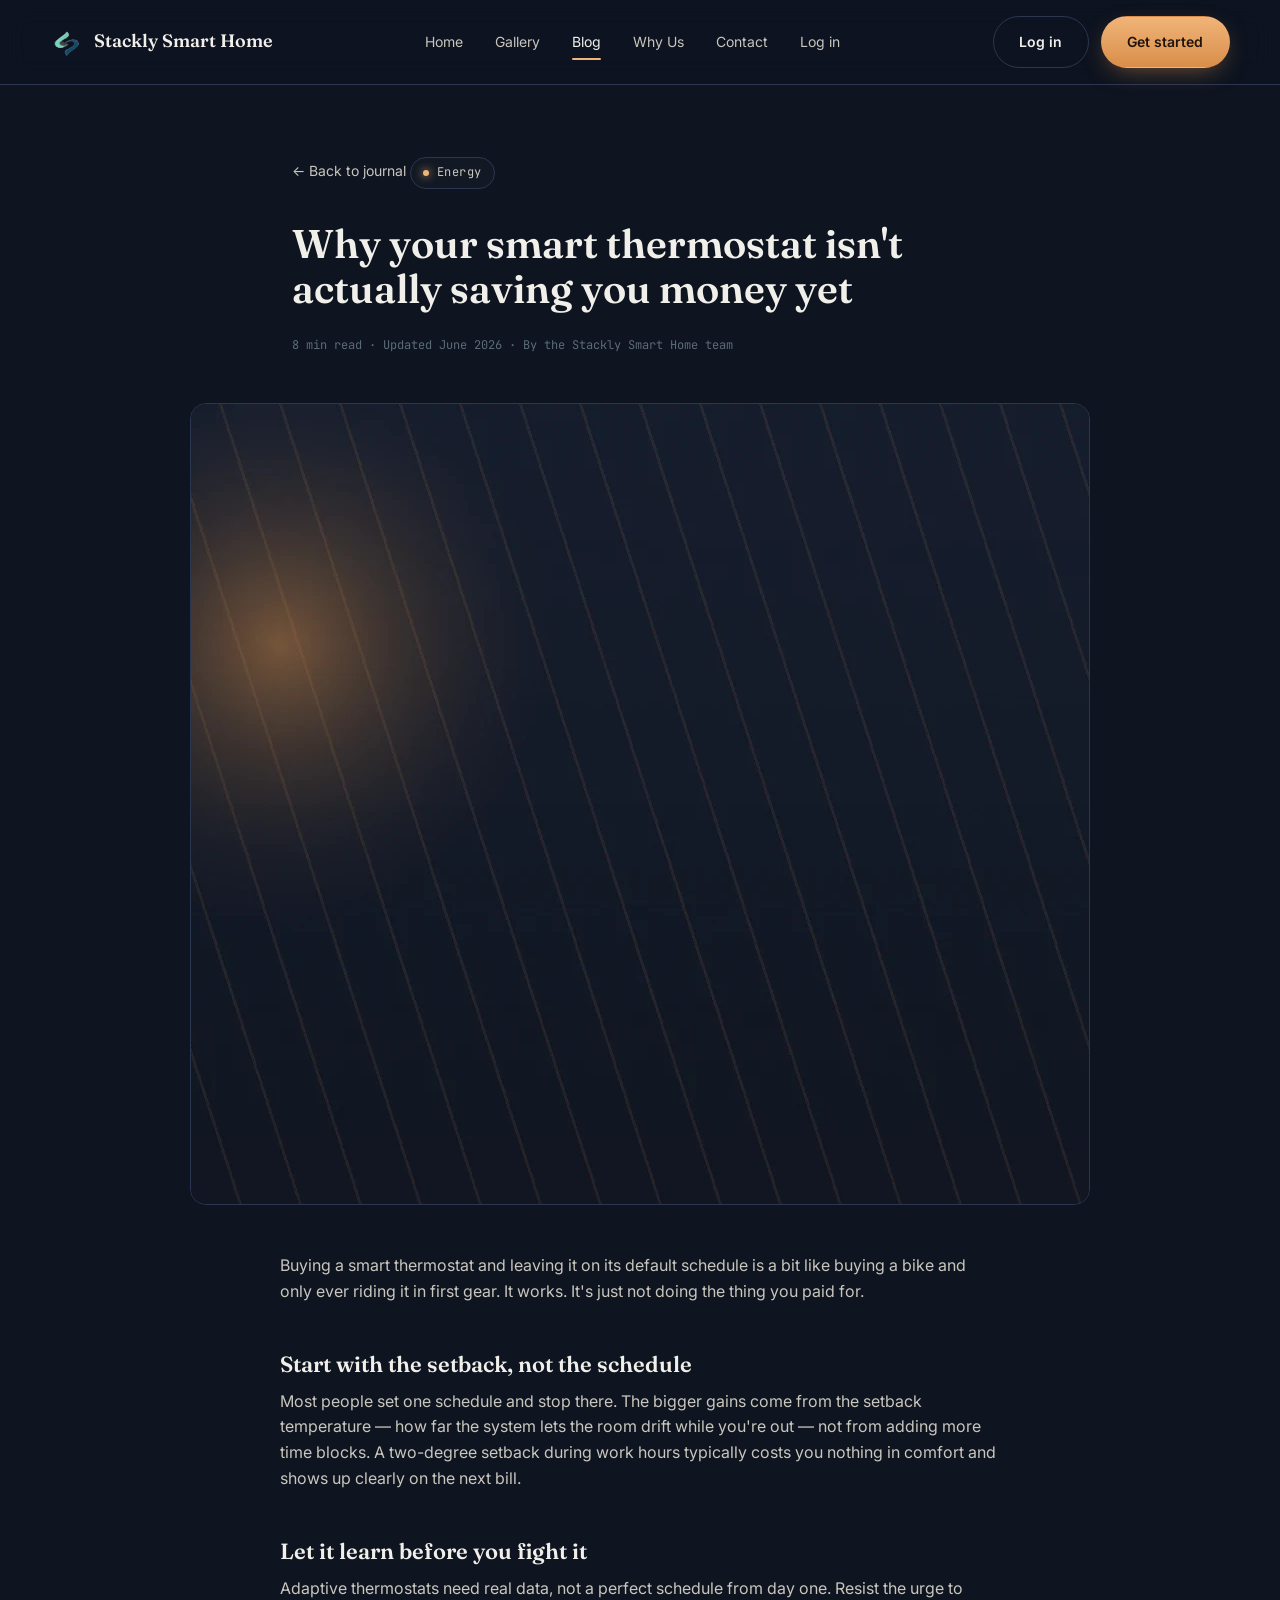
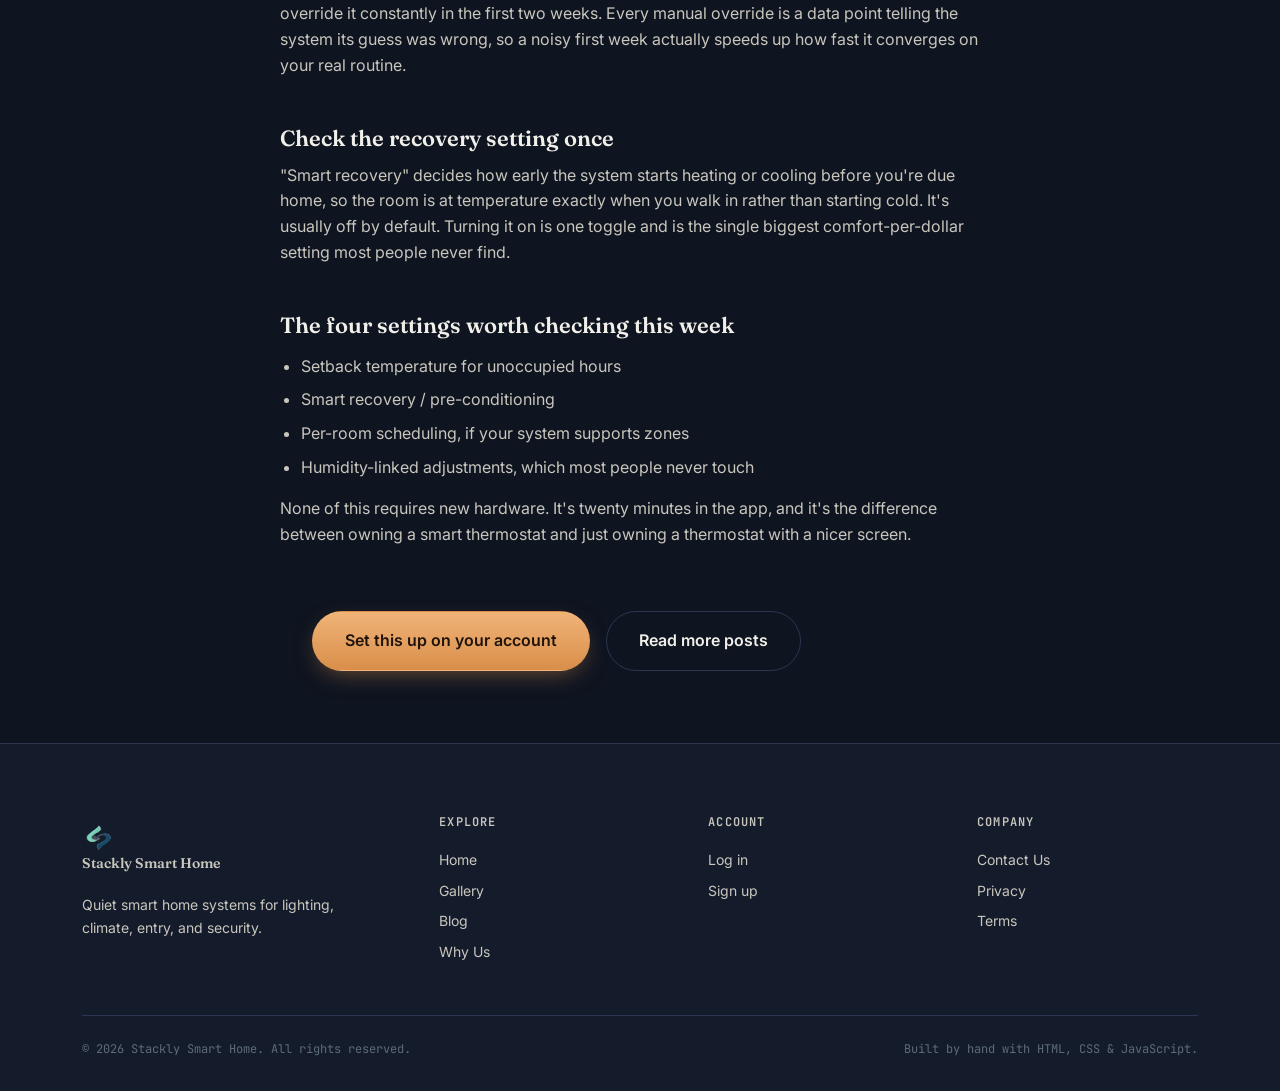
==== pages/blog-post.html @ 038148db "initial commit" ====
<!DOCTYPE html>
<html lang="en">
<head>
<meta charset="UTF-8">
<meta name="viewport" content="width=device-width, initial-scale=1.0">
<title>Why your smart thermostat isn't saving you money yet — Stackly Smart Home Journal</title>
<meta name="description" content="Most thermostat setups stop at 'off when away.' Here's what to adjust first for real savings.">
<link rel="icon" type="image/webp" href="../images/stackly-logo.webp">
<link rel="preconnect" href="https://fonts.googleapis.com">
<link rel="preconnect" href="https://fonts.gstatic.com" crossorigin>
<link href="https://fonts.googleapis.com/css2?family=Fraunces:opsz,wght@9..144,400;9..144,500;9..144,600;9..144,700&family=Inter:wght@400;500;600;700&family=JetBrains+Mono:wght@400;500&display=swap" rel="stylesheet">
<link rel="stylesheet" href="../css/variables.css">
<link rel="stylesheet" href="../css/base.css">
<link rel="stylesheet" href="../css/blog.css">
</head>
<body>

<header class="site-header">
  <nav class="nav container">
    <a href="../index.html" class="brand">
      <img src="../images/stackly-logo.webp" alt="Stackly Smart Home logo" width="32" height="32">
      Stackly Smart Home
    </a>
    <ul class="nav-links" id="nav-links">
      <li><a href="../index.html">Home</a></li>
      <li><a href="gallery.html">Gallery</a></li>
      <li><a href="blog.html" aria-current="page">Blog</a></li>
      <li><a href="why-us.html">Why Us</a></li>
      <li><a href="contact.html">Contact</a></li>
      <li><a href="login.html">Log in</a></li>
    </ul>
    <div class="nav-actions">
      <a href="login.html" class="btn btn-ghost">Log in</a>
      <a href="signup.html" class="btn btn-primary">Get started</a>
      <button class="nav-toggle" aria-label="Toggle menu" aria-expanded="false" id="nav-toggle">
        <svg width="20" height="20" viewBox="0 0 20 20" fill="none"><path d="M2 5h16M2 10h16M2 15h16" stroke="currentColor" stroke-width="1.6" stroke-linecap="round"/></svg>
      </button>
    </div>
  </nav>
</header>

<main>
  <article class="post-article">
    <div class="container post-article-head reveal">
      <a href="blog.html" class="back-link">&larr; Back to journal</a>
      <span class="pill amber"><span class="dot"></span>Energy</span>
      <h1>Why your smart thermostat isn't actually saving you money yet</h1>
      <span class="post-meta">8 min read · Updated June 2026 · By the Stackly Smart Home team</span>
    </div>

    <div class="post-article-img reveal">
      <img src="../images/blog-energy.webp" alt="Abstract illustration representing energy usage patterns" loading="lazy" width="1200" height="800">
    </div>

    <div class="container post-article-body reveal">
      <p>Buying a smart thermostat and leaving it on its default schedule is a bit like buying a bike and only ever riding it in first gear. It works. It's just not doing the thing you paid for.</p>

      <h2>Start with the setback, not the schedule</h2>
      <p>Most people set one schedule and stop there. The bigger gains come from the setback temperature — how far the system lets the room drift while you're out — not from adding more time blocks. A two-degree setback during work hours typically costs you nothing in comfort and shows up clearly on the next bill.</p>

      <h2>Let it learn before you fight it</h2>
      <p>Adaptive thermostats need real data, not a perfect schedule from day one. Resist the urge to override it constantly in the first two weeks. Every manual override is a data point telling the system its guess was wrong, so a noisy first week actually speeds up how fast it converges on your real routine.</p>

      <h2>Check the recovery setting once</h2>
      <p>"Smart recovery" decides how early the system starts heating or cooling before you're due home, so the room is at temperature exactly when you walk in rather than starting cold. It's usually off by default. Turning it on is one toggle and is the single biggest comfort-per-dollar setting most people never find.</p>

      <h2>The four settings worth checking this week</h2>
      <ul class="post-list">
        <li>Setback temperature for unoccupied hours</li>
        <li>Smart recovery / pre-conditioning</li>
        <li>Per-room scheduling, if your system supports zones</li>
        <li>Humidity-linked adjustments, which most people never touch</li>
      </ul>

      <p>None of this requires new hardware. It's twenty minutes in the app, and it's the difference between owning a smart thermostat and just owning a thermostat with a nicer screen.</p>
    </div>

    <div class="container post-cta reveal">
      <a href="signup.html" class="btn btn-primary btn-lg">Set this up on your account</a>
      <a href="blog.html" class="btn btn-ghost btn-lg">Read more posts</a>
    </div>
  </article>
</main>

<footer class="site-footer">
  <div class="container">
    <div class="footer-grid">
      <div>
        <a href="../index.html" class="brand"><img src="../images/stackly-logo.webp" alt="" width="28" height="28">Stackly Smart Home</a>
        <p style="margin-top:1rem;color:var(--ivory-dim);font-size:var(--fs-sm);max-width:260px;">
          Quiet smart home systems for lighting, climate, entry, and security.
        </p>
      </div>
      <div>
        <h4>Explore</h4>
        <a href="../index.html">Home</a>
        <a href="gallery.html">Gallery</a>
        <a href="blog.html">Blog</a>
        <a href="why-us.html">Why Us</a>
      </div>
      <div>
        <h4>Account</h4>
        <a href="login.html">Log in</a>
        <a href="signup.html">Sign up</a>
      </div>
      <div>
        <h4>Company</h4>
        <a href="contact.html">Contact Us</a>
        <a href="#">Privacy</a>
        <a href="#">Terms</a>
      </div>
    </div>
    <div class="footer-bottom">
      <span>&copy; <span data-year>2026</span> Stackly Smart Home. All rights reserved.</span>
      <span>Built by hand with HTML, CSS &amp; JavaScript.</span>
    </div>
  </div>
</footer>

<script src="../js/main.js"></script>
</body>
</html>
---- css/variables.css ----
/* ===========================================================
   DESIGN TOKENS — Stackly Smart Home Smart Home
   Palette: deep midnight navy + warm amber-copper glow + sage
   =========================================================== */
:root {
  /* color */
  --navy:        #0E1420;
  --navy-2:      #141C2C;
  --panel:       #1B2333;
  --panel-light: #232C40;
  --line:        #2C3650;
  --ivory:       #F1EFE9;
  --ivory-dim:   #C9C6BD;
  --amber:       #D98E4A;
  --amber-light: #F0B478;
  --amber-dark:  #A8651F;
  --sage:        #8FAE96;
  --sage-dark:   #5F7C66;
  --slate:       #5C6B7A;
  --danger:      #D97A6A;

  /* type */
  --font-display: "Fraunces", "Georgia", serif;
  --font-body: "Inter", -apple-system, BlinkMacSystemFont, sans-serif;
  --font-mono: "JetBrains Mono", "Consolas", monospace;

  /* scale */
  --fs-xs: 0.75rem;
  --fs-sm: 0.875rem;
  --fs-base: 1rem;
  --fs-md: 1.125rem;
  --fs-lg: 1.375rem;
  --fs-xl: 1.875rem;
  --fs-2xl: 2.5rem;
  --fs-3xl: 3.5rem;
  --fs-4xl: 4.75rem;

  /* spacing */
  --sp-1: 0.25rem;
  --sp-2: 0.5rem;
  --sp-3: 0.75rem;
  --sp-4: 1rem;
  --sp-5: 1.5rem;
  --sp-6: 2rem;
  --sp-7: 3rem;
  --sp-8: 4.5rem;
  --sp-9: 7rem;

  /* misc */
  --radius-sm: 8px;
  --radius-md: 16px;
  --radius-lg: 28px;
  --container: 1180px;
  --ease: cubic-bezier(0.22, 1, 0.36, 1);
  --shadow-glow: 0 0 60px rgba(217, 142, 74, 0.18);
}
---- css/base.css ----
/* ===========================================================
   BASE / RESET
   =========================================================== */
*, *::before, *::after { box-sizing: border-box; }
html { scroll-behavior: smooth; }

@media (prefers-reduced-motion: reduce) {
  html { scroll-behavior: auto; }
  *, *::before, *::after {
    animation-duration: 0.001ms !important;
    animation-iteration-count: 1 !important;
    transition-duration: 0.001ms !important;
    scroll-behavior: auto !important;
  }
}

body {
  margin: 0;
  background: var(--navy);
  color: var(--ivory);
  font-family: var(--font-body);
  font-size: var(--fs-base);
  line-height: 1.6;
  -webkit-font-smoothing: antialiased;
}

img { max-width: 100%; display: block; }
a { color: inherit; text-decoration: none; }
ul { margin: 0; padding: 0; list-style: none; }
button { font-family: inherit; cursor: pointer; }
h1, h2, h3, h4 { font-family: var(--font-display); margin: 0; line-height: 1.12; font-weight: 600; }
p { margin: 0; }

:focus-visible {
  outline: 2px solid var(--amber-light);
  outline-offset: 3px;
  border-radius: 4px;
}

.container {
  width: 100%;
  max-width: var(--container);
  margin: 0 auto;
  padding: 0 var(--sp-6);
}

.eyebrow {
  font-family: var(--font-mono);
  font-size: var(--fs-xs);
  letter-spacing: 0.14em;
  text-transform: uppercase;
  color: var(--amber-light);
  display: inline-flex;
  align-items: center;
  gap: var(--sp-2);
}
.eyebrow::before {
  content: "";
  width: 6px; height: 6px;
  border-radius: 50%;
  background: var(--amber-light);
  box-shadow: 0 0 10px var(--amber-light);
}

.section { padding: var(--sp-9) 0; }
.section-tight { padding: var(--sp-8) 0; }

.section-head {
  max-width: 640px;
  margin-bottom: var(--sp-7);
}
.section-head h2 {
  font-size: var(--fs-2xl);
  margin-top: var(--sp-3);
  color: var(--ivory);
}
.section-head p {
  margin-top: var(--sp-4);
  color: var(--ivory-dim);
  font-size: var(--fs-md);
}

/* ---- Buttons ---- */
.btn {
  display: inline-flex;
  align-items: center;
  justify-content: center;
  gap: var(--sp-2);
  font-family: var(--font-body);
  font-weight: 600;
  font-size: var(--fs-sm);
  padding: 0.85rem 1.6rem;
  border-radius: 999px;
  border: 1px solid transparent;
  transition: transform 0.25s var(--ease), box-shadow 0.25s var(--ease), background 0.25s var(--ease), border-color .25s var(--ease);
  white-space: nowrap;
}
.btn-primary {
  background: linear-gradient(180deg, var(--amber-light), var(--amber));
  color: #20140A;
  box-shadow: 0 8px 24px -8px rgba(217, 142, 74, 0.55);
}
.btn-primary:hover { transform: translateY(-2px); box-shadow: 0 12px 30px -8px rgba(217, 142, 74, 0.65); }
.btn-ghost {
  background: transparent;
  border-color: var(--line);
  color: var(--ivory);
}
.btn-ghost:hover { border-color: var(--amber-light); color: var(--amber-light); }
.btn-block { width: 100%; }
.btn-lg { padding: 1rem 2rem; font-size: var(--fs-base); }

/* ---- Pills / status tags (signature structural device) ---- */
.pill {
  display: inline-flex;
  align-items: center;
  gap: var(--sp-2);
  font-family: var(--font-mono);
  font-size: var(--fs-xs);
  letter-spacing: 0.04em;
  padding: 0.35rem 0.75rem;
  border-radius: 999px;
  border: 1px solid var(--line);
  color: var(--ivory-dim);
  background: rgba(255,255,255,0.02);
}
.pill .dot { width: 6px; height: 6px; border-radius: 50%; background: var(--sage); box-shadow: 0 0 8px var(--sage); }
.pill.amber .dot { background: var(--amber-light); box-shadow: 0 0 8px var(--amber-light); }

/* ---- Cards ---- */
.card {
  background: linear-gradient(160deg, var(--panel-light), var(--panel));
  border: 1px solid var(--line);
  border-radius: var(--radius-md);
  padding: var(--sp-6);
}

/* ===========================================================
   HEADER / NAV
   =========================================================== */
.site-header {
  position: sticky;
  top: 0;
  z-index: 100;
  background: rgba(14, 20, 32, 0.78);
  backdrop-filter: blur(14px);
  border-bottom: 1px solid var(--line);
}
.nav {
  display: flex;
  align-items: center;
  justify-content: space-between;
  padding: var(--sp-4) 0;
}
.brand {
  display: flex;
  align-items: center;
  gap: var(--sp-3);
  font-family: var(--font-display);
  font-size: var(--fs-md);
  font-weight: 600;
  color: var(--ivory);
}
.brand img { width: 32px; height: 32px; border-radius: 8px; }
.nav-links {
  display: flex;
  align-items: center;
  gap: var(--sp-6);
  font-size: var(--fs-sm);
}
.nav-links a {
  color: var(--ivory-dim);
  position: relative;
  padding: var(--sp-1) 0;
  transition: color 0.2s var(--ease);
}
.nav-links a:hover, .nav-links a[aria-current="page"] { color: var(--ivory); }
.nav-links a[aria-current="page"]::after {
  content: "";
  position: absolute; left: 0; right: 0; bottom: -6px;
  height: 2px; background: var(--amber-light);
  border-radius: 2px;
}
.nav-actions { display: flex; align-items: center; gap: var(--sp-3); }
.nav-toggle {
  display: none;
  background: none; border: 1px solid var(--line); border-radius: 8px;
  width: 42px; height: 42px; color: var(--ivory);
  align-items: center; justify-content: center;
}

@media (max-width: 900px) {
  .nav-links { position: fixed; top: 64px; right: 0; bottom: 0; left: 0; background: var(--navy-2);
    flex-direction: column; justify-content: flex-start; padding: var(--sp-7) var(--sp-6); gap: var(--sp-5);
    transform: translateY(-110%); transition: transform 0.35s var(--ease); border-top: 1px solid var(--line);
  }
  .nav-links.open { transform: translateY(0); }
  .nav-links a { font-size: var(--fs-lg); }
  .nav-toggle { display: flex; }
  .nav-actions .btn-ghost { display: none; }
}

/* ===========================================================
   FOOTER
   =========================================================== */
.site-footer {
  border-top: 1px solid var(--line);
  padding: var(--sp-8) 0 var(--sp-6);
  background: var(--navy-2);
}
.footer-grid {
  display: grid;
  grid-template-columns: 1.4fr 1fr 1fr 1fr;
  gap: var(--sp-7);
}
.footer-grid h4 {
  font-family: var(--font-mono);
  font-size: var(--fs-xs);
  letter-spacing: 0.1em;
  text-transform: uppercase;
  color: var(--ivory-dim);
  margin-bottom: var(--sp-4);
}
.footer-grid a {
  display: block;
  color: var(--ivory-dim);
  font-size: var(--fs-sm);
  padding: var(--sp-1) 0;
  transition: color 0.2s var(--ease);
}
.footer-grid a:hover { color: var(--amber-light); }
.footer-bottom {
  display: flex; justify-content: space-between; align-items: center;
  margin-top: var(--sp-7); padding-top: var(--sp-5);
  border-top: 1px solid var(--line);
  font-size: var(--fs-xs); color: var(--slate);
  font-family: var(--font-mono);
}
@media (max-width: 800px) {
  .footer-grid { grid-template-columns: 1fr 1fr; }
  .footer-bottom { flex-direction: column; gap: var(--sp-3); align-items: flex-start; }
}

/* ===========================================================
   REVEAL ON SCROLL (orchestrated, restrained)
   Visible by default — JS opts elements INTO the hidden/animated
   state only once it can guarantee it will reveal them again.
   This keeps content visible for no-JS browsers, crawlers, and
   any render context where IntersectionObserver never fires.
   =========================================================== */
.reveal { opacity: 1; transform: none; }
.js-reveal-ready .reveal {
  opacity: 0;
  transform: translateY(18px);
  transition: opacity 0.7s var(--ease), transform 0.7s var(--ease);
}
.js-reveal-ready .reveal.in-view { opacity: 1; transform: translateY(0); }

/* utility */
.text-center { text-align: center; }
.mt-7 { margin-top: var(--sp-7); }
.visually-hidden {
  position: absolute; width: 1px; height: 1px; overflow: hidden;
  clip: rect(0 0 0 0); white-space: nowrap;
}
---- css/blog.css ----
/* ===========================================================
   BLOG PAGES
   =========================================================== */
.featured-post {
  display: grid;
  grid-template-columns: 1.1fr 1fr;
  gap: var(--sp-7);
  align-items: center;
  background: var(--panel);
  border: 1px solid var(--line);
  border-radius: var(--radius-lg);
  overflow: hidden;
  transition: border-color 0.3s var(--ease);
}
.featured-post:hover { border-color: var(--amber-dark); }
.featured-img { aspect-ratio: 3/2; overflow: hidden; }
.featured-img img { width: 100%; height: 100%; object-fit: cover; }
.featured-body { padding: var(--sp-7) var(--sp-7) var(--sp-7) 0; }
.featured-body h2 { font-size: var(--fs-xl); margin-top: var(--sp-4); }
.featured-body p { margin-top: var(--sp-4); color: var(--ivory-dim); }
.post-meta {
  display: block; margin-top: var(--sp-5);
  font-family: var(--font-mono); font-size: var(--fs-xs); color: var(--slate);
}
@media (max-width: 900px) {
  .featured-post { grid-template-columns: 1fr; }
  .featured-body { padding: var(--sp-6); }
}

.post-grid {
  display: grid;
  grid-template-columns: repeat(3, 1fr);
  gap: var(--sp-6);
}
.post-card {
  display: block;
  background: var(--panel);
  border: 1px solid var(--line);
  border-radius: var(--radius-md);
  overflow: hidden;
  transition: transform 0.3s var(--ease), border-color 0.3s var(--ease);
}
.post-card:hover { transform: translateY(-4px); border-color: var(--amber-dark); }
.post-img { aspect-ratio: 3/2; overflow: hidden; }
.post-img img { width: 100%; height: 100%; object-fit: cover; }
.post-body { padding: var(--sp-5); }
.post-body h3 { font-size: var(--fs-base); margin: var(--sp-3) 0 var(--sp-2); line-height: 1.3; }
.post-body p { color: var(--ivory-dim); font-size: var(--fs-sm); }
@media (max-width: 900px) { .post-grid { grid-template-columns: 1fr 1fr; } }
@media (max-width: 560px) { .post-grid { grid-template-columns: 1fr; } }

/* newsletter */
.newsletter { border-top: 1px solid var(--line); background: var(--navy-2); }
.newsletter-inner { display: grid; grid-template-columns: 1fr auto; gap: var(--sp-6); align-items: center; }
.newsletter-inner h2 { font-size: var(--fs-xl); }
.newsletter-inner p { color: var(--ivory-dim); margin-top: var(--sp-2); }
.newsletter-form { display: flex; gap: var(--sp-3); }
.newsletter-form input {
  background: var(--panel); border: 1px solid var(--line); color: var(--ivory);
  border-radius: 999px; padding: 0.85rem 1.3rem; font-size: var(--fs-sm); min-width: 240px;
}
.newsletter-form input:focus { outline: none; border-color: var(--amber-light); }
.form-note { grid-column: 1 / -1; font-size: var(--fs-sm); color: var(--sage); margin-top: var(--sp-2); }
@media (max-width: 800px) {
  .newsletter-inner { grid-template-columns: 1fr; }
  .newsletter-form { flex-direction: column; }
  .newsletter-form input { min-width: 0; }
}

/* article detail */
.post-article-head { max-width: 760px; margin: 0 auto; padding-top: var(--sp-8); text-align: left; }
.back-link { display: inline-block; margin-bottom: var(--sp-5); color: var(--ivory-dim); font-size: var(--fs-sm); }
.back-link:hover { color: var(--amber-light); }
.post-article-head h1 { font-size: clamp(2rem, 4.5vw, var(--fs-2xl)); margin-top: var(--sp-4); }
.post-article-img { max-width: 900px; margin: var(--sp-7) auto 0; border-radius: var(--radius-md); overflow: hidden; border: 1px solid var(--line); }
.post-article-img img { width: 100%; aspect-ratio: 3/2; object-fit: cover; }
.post-article-body { max-width: 720px; margin: 0 auto; padding: var(--sp-7) 0; }
.post-article-body h2 { font-size: var(--fs-lg); margin-top: var(--sp-7); margin-bottom: var(--sp-3); }
.post-article-body p { color: var(--ivory-dim); margin-bottom: var(--sp-4); }
.post-list { color: var(--ivory-dim); padding-left: 1.3rem; margin: var(--sp-4) 0; }
.post-list li { list-style: disc; margin-bottom: var(--sp-2); }
.post-cta { max-width: 720px; margin: 0 auto var(--sp-8); display: flex; gap: var(--sp-4); flex-wrap: wrap; }
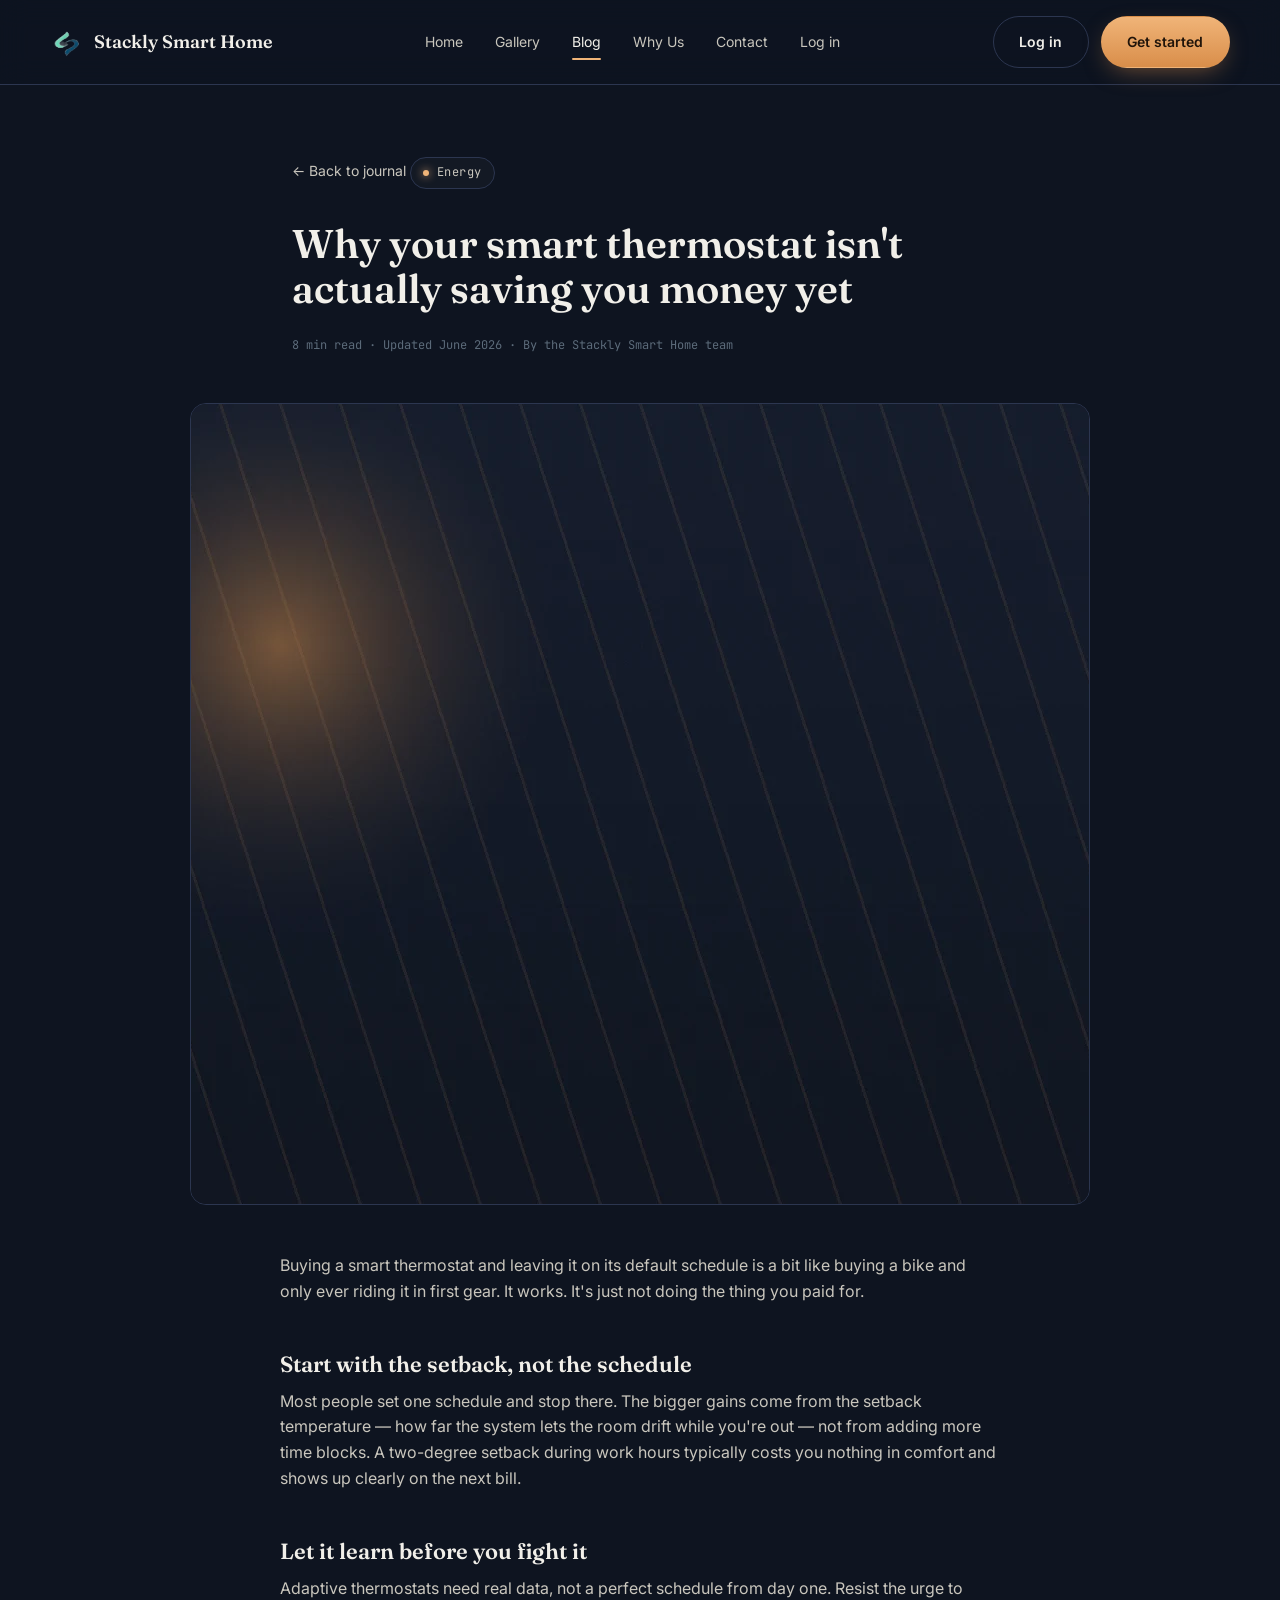
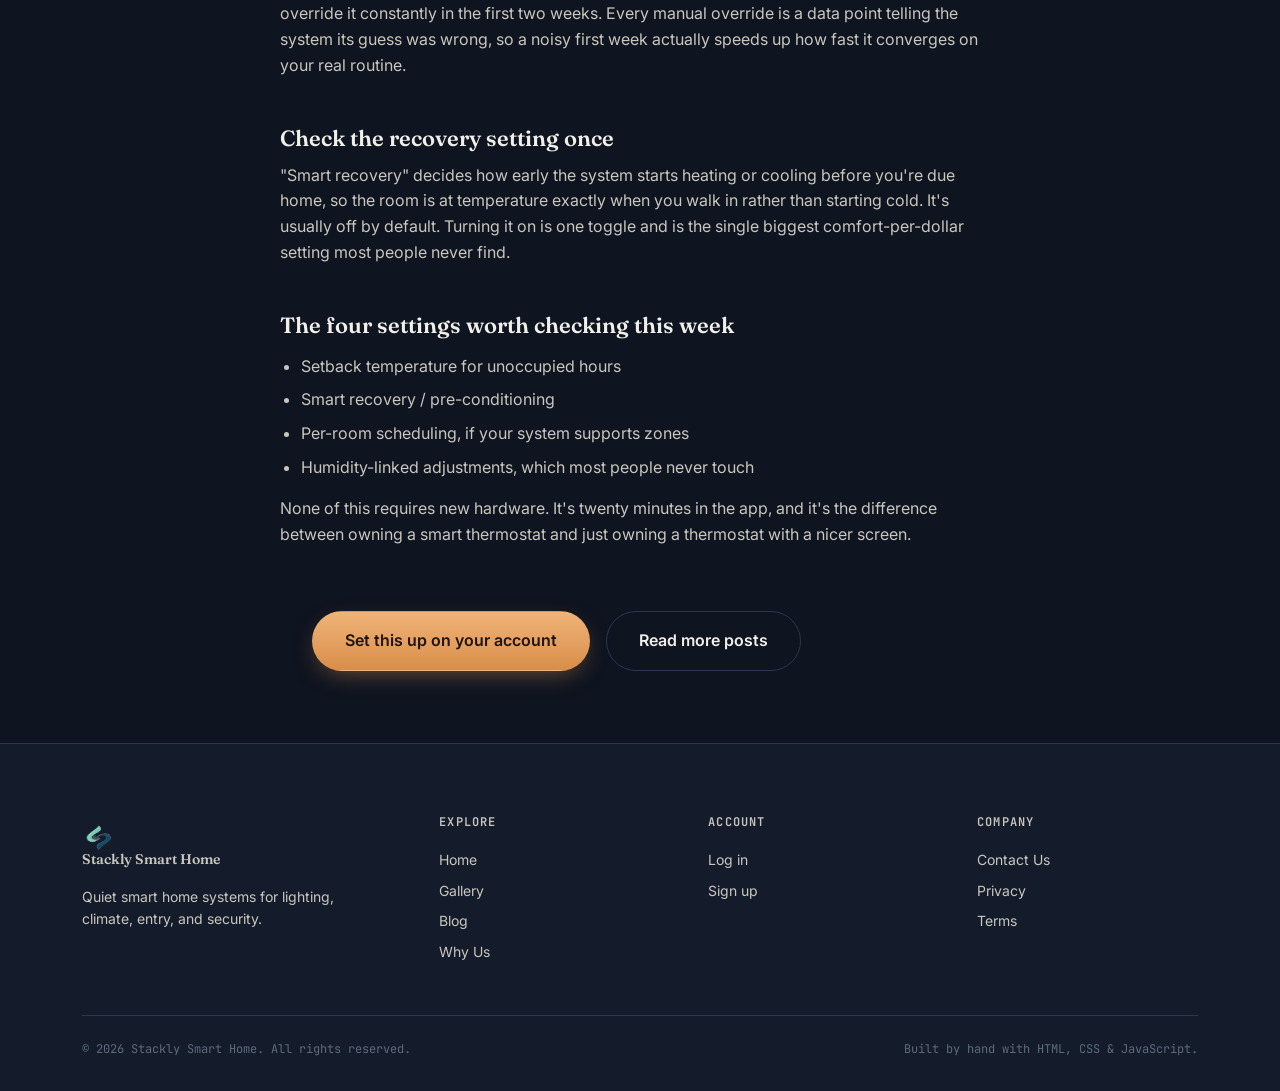
==== commit 7010766e: "Fix logo alignment and layout issues across all pages" ====
--- a/pages/blog-post.html
+++ b/pages/blog-post.html
@@ -86,7 +86,7 @@
   <div class="container">
     <div class="footer-grid">
       <div>
-        <a href="../index.html" class="brand"><img src="../images/stackly-logo.webp" alt="" width="28" height="28">Stackly Smart Home</a>
+        <a href="../index.html" class="brand"><img src="../images/stackly-logo.webp" alt="" width="32" height="32">Stackly Smart Home</a>
         <p style="margin-top:1rem;color:var(--ivory-dim);font-size:var(--fs-sm);max-width:260px;">
           Quiet smart home systems for lighting, climate, entry, and security.
         </p>
--- a/css/base.css
+++ b/css/base.css
@@ -153,15 +153,16 @@
   padding: var(--sp-4) 0;
 }
 .brand {
-  display: flex;
+  display: inline-flex;
   align-items: center;
   gap: var(--sp-3);
   font-family: var(--font-display);
   font-size: var(--fs-md);
   font-weight: 600;
-  color: var(--ivory);
-}
-.brand img { width: 32px; height: 32px; border-radius: 8px; }
+  line-height: 1;
+  color: var(--ivory);
+}
+.brand img { width: 32px; height: 32px; border-radius: 8px; flex-shrink: 0; display: block; }
 .nav-links {
   display: flex;
   align-items: center;
